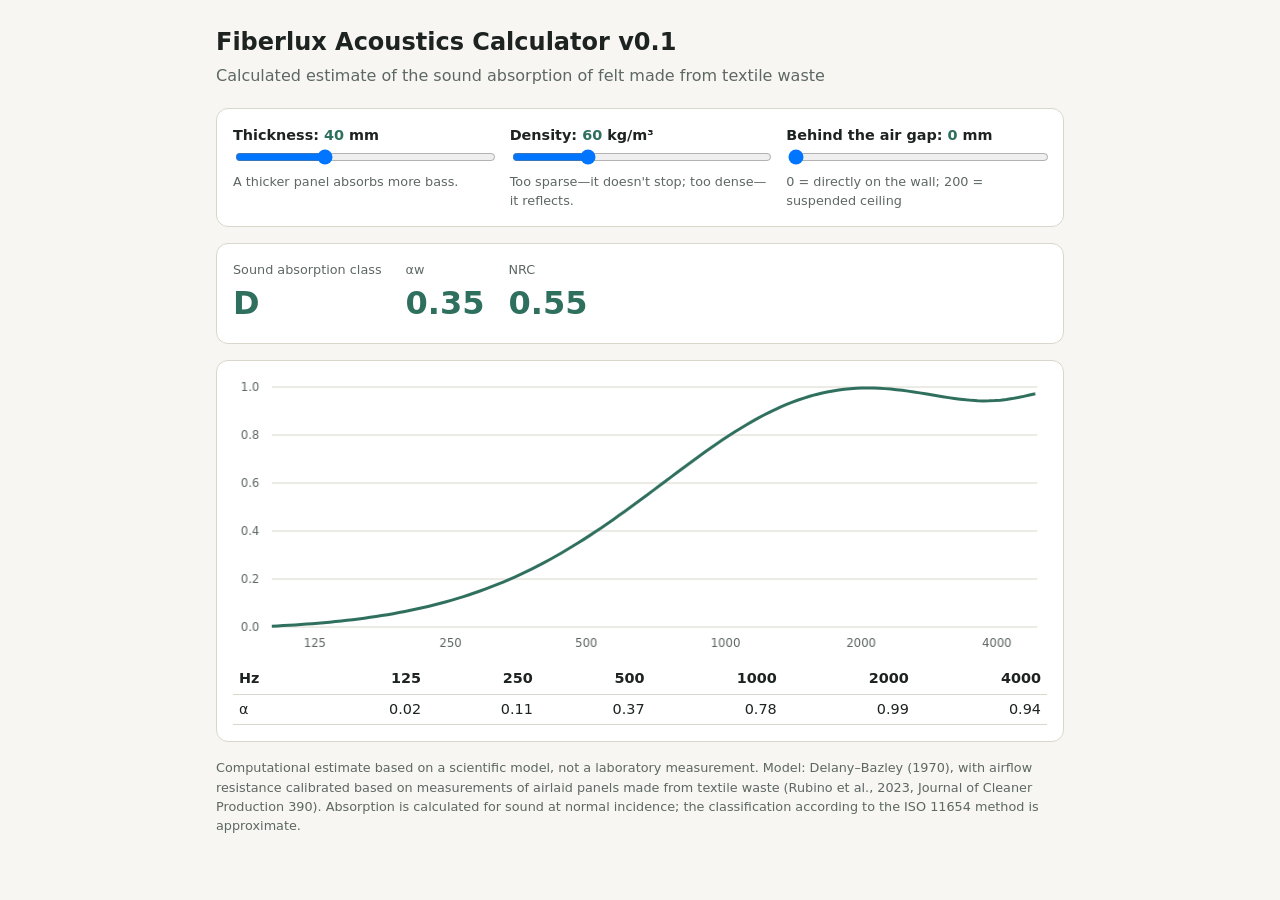
==== index.html @ 1fdeda53 "initial working version" ====
<!doctype html>
<html lang="et">
<head>
<meta charset="utf-8">
<meta name="viewport" content="width=device-width, initial-scale=1">
<title>Fiberlux Acoustics Calculator v0.1</title>
    <link rel="stylesheet" href="/styles/style.css">
</head>
<body>
<main>
  <h1>Fiberlux Acoustics Calculator v0.1</h1>
  <p class="sub">Calculated estimate of the sound absorption of felt made from textile waste</p>

  <div class="card grid">
    <div><label>Thickness: <span class="val" id="vt"></span> mm</label>
      <input id="t" type="range" min="10" max="100" step="5" value="40"><div class="hint">A thicker panel absorbs more bass.
    </div></div>
    <div><label>Density: <span class="val" id="vr"></span> kg/m³</label>
      <input id="r" type="range" min="25" max="150" step="5" value="60"><div class="hint">Too sparse—it doesn't stop; too dense—it reflects.
    </div></div>
    <div><label>Behind the air gap:
        <span class="val" id="vg"></span> mm</label>
      <input id="g" type="range" min="0" max="200" step="10" value="0"><div class="hint">0 = directly on the wall; 200 = suspended ceiling</div></div>
  </div>

  <div class="card res">
    <div><div class="hint">Sound absorption class</div><div class="big" id="cls"></div></div>
    <div><div class="hint">αw</div><div class="big" id="aw"></div></div>
    <div><div class="hint">NRC</div><div class="big" id="nrc"></div></div>
  </div>

  <div class="card"><canvas id="c" width="840" height="280"></canvas>
    <table id="tab"></table></div>

  <p class="note">Computational estimate based on a scientific model, not a laboratory measurement. Model: Delany–Bazley (1970), with airflow resistance calibrated based on measurements of airlaid panels made from textile waste (Rubino et al., 2023, Journal of Cleaner Production 390). Absorption is calculated for sound at normal incidence; the classification according to the ISO 11654 method is approximate.</p>
</main>
<script>
// --- complex numbers ---
const C=(re,im=0)=>({re,im});
const add=(a,b)=>C(a.re+b.re,a.im+b.im), mul=(a,b)=>C(a.re*b.re-a.im*b.im,a.re*b.im+a.im*b.re);
const div=(a,b)=>{const d=b.re*b.re+b.im*b.im;return C((a.re*b.re+a.im*b.im)/d,(a.im*b.re-a.re*b.im)/d)};
const tan=z=>{const a=2*z.re,b=2*z.im,d=Math.cos(a)+Math.cosh(b);return C(Math.sin(a)/d,Math.sinh(b)/d)};
const abs=z=>Math.hypot(z.re,z.im);
// --- physics ---
const RHO0=1.21, C0=343, Z0=RHO0*C0;
// airflow resistance [Pa·s/m²], calibrated: 68 kg/m³ -> 17 400; 134 kg/m³ -> 95 500 (Rubino 2023)
const sigma=rho=>17400*Math.pow(rho/68,2.51);
function alpha(f,tMM,rho,gMM){
  const X=RHO0*f/sigma(rho), k0=2*Math.PI*f/C0, j=C(0,1);
  const Zc=C(Z0*(1+0.0571*X**-0.754), -Z0*0.087*X**-0.732);
  const k =C(k0*(1+0.0978*X**-0.700), -k0*0.189*X**-0.595);
  const t=tan(mul(k,C(tMM/1000)));
  let Zs;
  if(gMM<=0) Zs=div(Zc,mul(j,t)); 
  // felt directly on a rigid wall
  else{ const Zb=div(C(Z0),mul(j,C(Math.tan(k0*gMM/1000)))); // air gap impedances
        Zs=mul(Zc,div(add(Zb,mul(j,mul(Zc,t))),add(Zc,mul(j,mul(Zb,t))))); }
  const R=div(add(Zs,C(-Z0)),add(Zs,C(Z0)));
  return Math.max(0,1-abs(R)**2);
}
// ISO 11654: αw and ciflass in octaves 250..4000 Hz
function rate(p){
  const ap=p.map(a=>Math.min(1,Math.round(a*20)/20)), ref=[0.8,1,1,1,0.9];
  let s=0; for(;s<=1;s+=0.05){const dev=ap.reduce((acc,a,i)=>acc+Math.max(0,ref[i]-s-a),0); if(dev<=0.1001)break;}
  const aw=Math.max(0,Math.round((1-s)*20)/20);
  const cls=aw>=0.9?'A':aw>=0.8?'B':aw>=0.6?'C':aw>=0.3?'D':aw>=0.15?'E':'–';
  const nrc=Math.round((ap[0]+ap[1]+ap[2]+ap[3])/4*20)/20;
  return {aw,cls,nrc};
}
// --- user interface ---
const $=id=>document.getElementById(id);
function draw(){
  const t=+$('t').value, r=+$('r').value, g=+$('g').value;
  $('vt').textContent=t; $('vr').textContent=r; $('vg').textContent=g;
  const oct=[125,250,500,1000,2000,4000], a=oct.map(f=>alpha(f,t,r,g));
  const res=rate(a.slice(1));
  $('cls').textContent=res.cls; $('aw').textContent=res.aw.toFixed(2); $('nrc').textContent=res.nrc.toFixed(2);
  $('tab').innerHTML='<tr><th>Hz</th>'+oct.map(f=>'<th>'+f+'</th>').join('')+'</tr><tr><td>α</td>'+a.map(x=>'<td>'+x.toFixed(2)+'</td>').join('')+'</tr>';
  // graph / chart
  const cv=$('c'), x=cv.getContext('2d'), W=cv.width, H=cv.height, L=40, B=30;
  const css=getComputedStyle(document.documentElement);
  x.clearRect(0,0,W,H); x.font='12px system-ui'; x.fillStyle=css.getPropertyValue('--muted'); x.strokeStyle=css.getPropertyValue('--line');
  for(let v=0;v<=1.0001;v+=0.2){const y=H-B-v*(H-B-10); x.beginPath(); x.moveTo(L,y); x.lineTo(W-10,y); x.stroke(); x.fillText(v.toFixed(1),8,y+4);}
  const fx=f=>L+(Math.log(f/100)/Math.log(5000/100))*(W-L-10);
  oct.forEach(f=>x.fillText(f,fx(f)-12,H-10));
  x.strokeStyle=css.getPropertyValue('--accent'); x.lineWidth=3; x.beginPath();
  for(let f=100;f<=5000;f*=1.03){const y=H-B-alpha(f,t,r,g)*(H-B-10); f===100?x.moveTo(fx(f),y):x.lineTo(fx(f),y);} x.stroke(); x.lineWidth=1;
}
['t','r','g'].forEach(id=>$(id).addEventListener('input',draw)); draw();
</script>
</body>
</html>
---- styles/style.css ----
:root{--bg:#f7f6f2;--card:#fff;--ink:#1d2321;--muted:#5d6763;--accent:#2f6f5e;--line:#d9d6cc}
  @media (prefers-color-scheme:dark){:root{--bg:#161a19;--card:#202625;--ink:#e9ece9;--muted:#9aa5a0;--accent:#6cc3a8;--line:#36403d}}
  *{box-sizing:border-box} body{margin:0;background:var(--bg);color:var(--ink);font:16px/1.5 system-ui,sans-serif}
  main{max-width:880px;margin:0 auto;padding:24px 16px}
  h1{font-size:1.5rem;margin:0 0 4px} p.sub{color:var(--muted);margin:0 0 20px}
  .card{background:var(--card);border:1px solid var(--line);border-radius:12px;padding:16px;margin-bottom:16px}
  .grid{display:grid;grid-template-columns:repeat(auto-fit,minmax(200px,1fr));gap:16px}
  label{display:block;font-weight:600;font-size:.9rem} input[type=range]{width:100%}
  .val{color:var(--accent);font-weight:700} .hint{color:var(--muted);font-size:.8rem}
  .res{display:flex;gap:24px;flex-wrap:wrap} .big{font-size:2rem;font-weight:700;color:var(--accent)}
  canvas{width:100%;height:280px} table{width:100%;border-collapse:collapse;font-size:.9rem}
  td,th{border-bottom:1px solid var(--line);padding:4px 6px;text-align:right} th:first-child,td:first-child{text-align:left}
  .note{font-size:.8rem;color:var(--muted)}
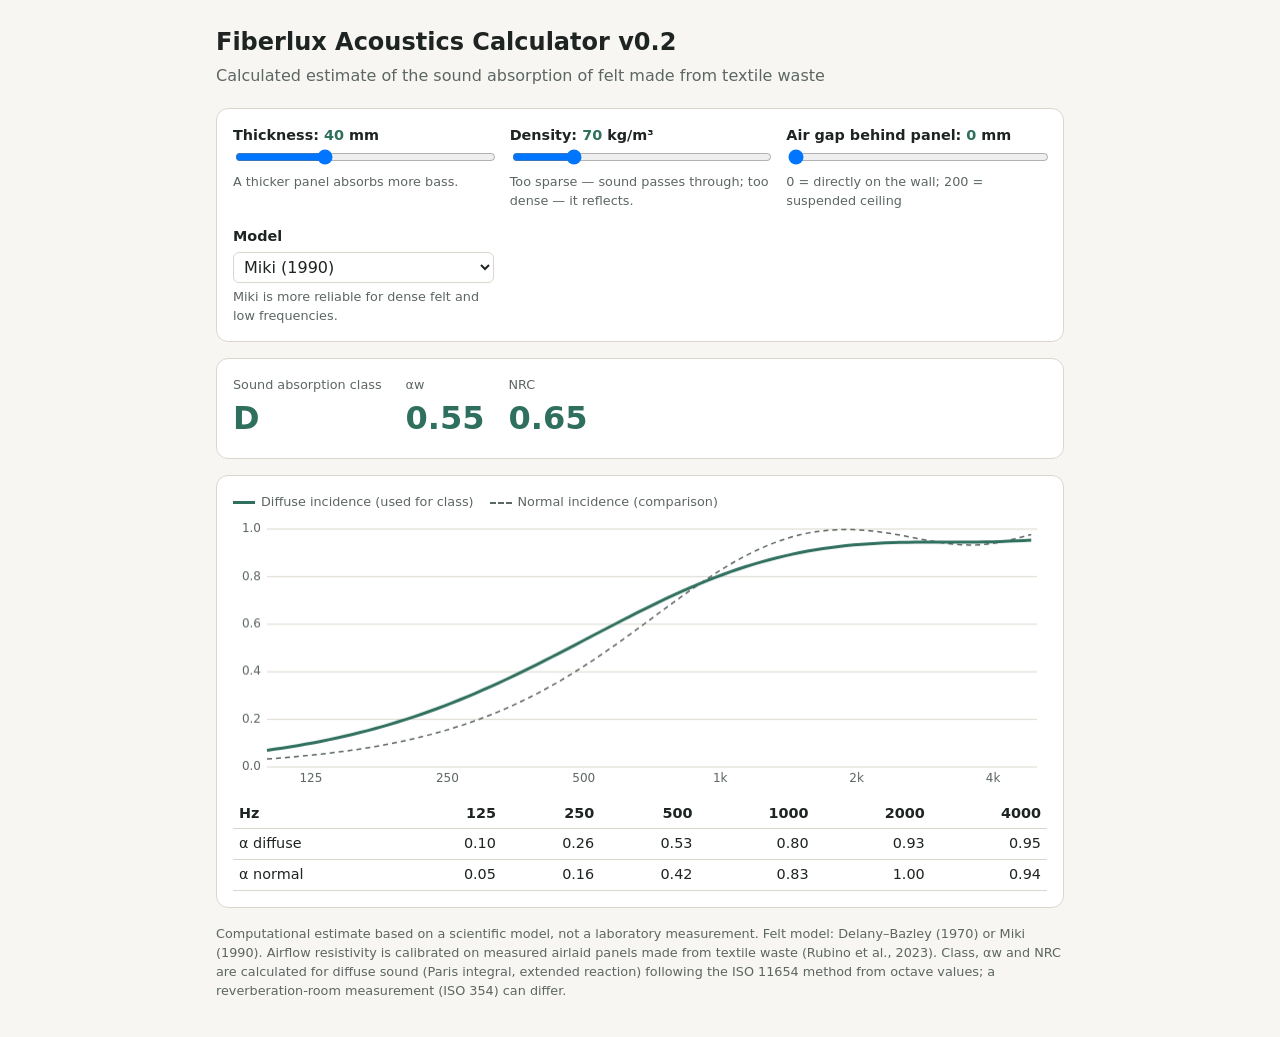
==== commit 6c048c75: "v0.2: diffuse-field rating, Miki model, validity warning, mobile layout, README" ====
--- a/index.html
+++ b/index.html
@@ -1,92 +1,77 @@
 <!doctype html>
-<html lang="et">
-<head>
-<meta charset="utf-8">
-<meta name="viewport" content="width=device-width, initial-scale=1">
-<title>Fiberlux Acoustics Calculator v0.1</title>
-    <link rel="stylesheet" href="/styles/style.css">
-</head>
-<body>
-<main>
-  <h1>Fiberlux Acoustics Calculator v0.1</h1>
-  <p class="sub">Calculated estimate of the sound absorption of felt made from textile waste</p>
+<html lang="en">
+  <head>
+    <meta charset="utf-8" />
+    <meta name="viewport" content="width=device-width, initial-scale=1" />
+    <title>Fiberlux Acoustics Calculator v0.2</title>
+    <link rel="stylesheet" href="style.css" />
+  </head>
+  <body>
+    <main>
+      <h1>Fiberlux Acoustics Calculator v0.2</h1>
+      <p class="sub">Calculated estimate of the sound absorption of felt made from textile waste</p>
 
-  <div class="card grid">
-    <div><label>Thickness: <span class="val" id="vt"></span> mm</label>
-      <input id="t" type="range" min="10" max="100" step="5" value="40"><div class="hint">A thicker panel absorbs more bass.
-    </div></div>
-    <div><label>Density: <span class="val" id="vr"></span> kg/m³</label>
-      <input id="r" type="range" min="25" max="150" step="5" value="60"><div class="hint">Too sparse—it doesn't stop; too dense—it reflects.
-    </div></div>
-    <div><label>Behind the air gap:
-        <span class="val" id="vg"></span> mm</label>
-      <input id="g" type="range" min="0" max="200" step="10" value="0"><div class="hint">0 = directly on the wall; 200 = suspended ceiling</div></div>
-  </div>
+      <div class="card grid">
+        <div>
+          <label for="t">Thickness: <span class="val" id="vt"></span> mm</label>
+          <input id="t" type="range" min="10" max="100" step="5" value="40" />
+          <div class="hint">A thicker panel absorbs more bass.</div>
+        </div>
+        <div>
+          <label for="r">Density: <span class="val" id="vr"></span> kg/m³</label>
+          <input id="r" type="range" min="50" max="140" step="5" value="70" />
+          <div class="hint">Too sparse — sound passes through; too dense — it reflects.</div>
+        </div>
+        <div>
+          <label for="g">Air gap behind panel: <span class="val" id="vg"></span> mm</label>
+          <input id="g" type="range" min="0" max="200" step="10" value="0" />
+          <div class="hint">0 = directly on the wall; 200 = suspended ceiling</div>
+        </div>
+        <div>
+          <label for="m">Model</label>
+          <select id="m">
+            <option value="miki" selected>Miki (1990)</option>
+            <option value="db">Delany–Bazley (1970)</option>
+          </select>
+          <div class="hint">Miki is more reliable for dense felt and low frequencies.</div>
+        </div>
+      </div>
 
-  <div class="card res">
-    <div><div class="hint">Sound absorption class</div><div class="big" id="cls"></div></div>
-    <div><div class="hint">αw</div><div class="big" id="aw"></div></div>
-    <div><div class="hint">NRC</div><div class="big" id="nrc"></div></div>
-  </div>
+      <div id="warn" class="warn" role="status" hidden></div>
 
-  <div class="card"><canvas id="c" width="840" height="280"></canvas>
-    <table id="tab"></table></div>
+      <div class="card res">
+        <div>
+          <div class="hint">Sound absorption class</div>
+          <div class="big" id="cls"></div>
+        </div>
+        <div>
+          <div class="hint">αw</div>
+          <div class="big" id="aw"></div>
+        </div>
+        <div>
+          <div class="hint">NRC</div>
+          <div class="big" id="nrc"></div>
+        </div>
+      </div>
 
-  <p class="note">Computational estimate based on a scientific model, not a laboratory measurement. Model: Delany–Bazley (1970), with airflow resistance calibrated based on measurements of airlaid panels made from textile waste (Rubino et al., 2023, Journal of Cleaner Production 390). Absorption is calculated for sound at normal incidence; the classification according to the ISO 11654 method is approximate.</p>
-</main>
-<script>
-// --- complex numbers ---
-const C=(re,im=0)=>({re,im});
-const add=(a,b)=>C(a.re+b.re,a.im+b.im), mul=(a,b)=>C(a.re*b.re-a.im*b.im,a.re*b.im+a.im*b.re);
-const div=(a,b)=>{const d=b.re*b.re+b.im*b.im;return C((a.re*b.re+a.im*b.im)/d,(a.im*b.re-a.re*b.im)/d)};
-const tan=z=>{const a=2*z.re,b=2*z.im,d=Math.cos(a)+Math.cosh(b);return C(Math.sin(a)/d,Math.sinh(b)/d)};
-const abs=z=>Math.hypot(z.re,z.im);
-// --- physics ---
-const RHO0=1.21, C0=343, Z0=RHO0*C0;
-// airflow resistance [Pa·s/m²], calibrated: 68 kg/m³ -> 17 400; 134 kg/m³ -> 95 500 (Rubino 2023)
-const sigma=rho=>17400*Math.pow(rho/68,2.51);
-function alpha(f,tMM,rho,gMM){
-  const X=RHO0*f/sigma(rho), k0=2*Math.PI*f/C0, j=C(0,1);
-  const Zc=C(Z0*(1+0.0571*X**-0.754), -Z0*0.087*X**-0.732);
-  const k =C(k0*(1+0.0978*X**-0.700), -k0*0.189*X**-0.595);
-  const t=tan(mul(k,C(tMM/1000)));
-  let Zs;
-  if(gMM<=0) Zs=div(Zc,mul(j,t)); 
-  // felt directly on a rigid wall
-  else{ const Zb=div(C(Z0),mul(j,C(Math.tan(k0*gMM/1000)))); // air gap impedances
-        Zs=mul(Zc,div(add(Zb,mul(j,mul(Zc,t))),add(Zc,mul(j,mul(Zb,t))))); }
-  const R=div(add(Zs,C(-Z0)),add(Zs,C(Z0)));
-  return Math.max(0,1-abs(R)**2);
-}
-// ISO 11654: αw and ciflass in octaves 250..4000 Hz
-function rate(p){
-  const ap=p.map(a=>Math.min(1,Math.round(a*20)/20)), ref=[0.8,1,1,1,0.9];
-  let s=0; for(;s<=1;s+=0.05){const dev=ap.reduce((acc,a,i)=>acc+Math.max(0,ref[i]-s-a),0); if(dev<=0.1001)break;}
-  const aw=Math.max(0,Math.round((1-s)*20)/20);
-  const cls=aw>=0.9?'A':aw>=0.8?'B':aw>=0.6?'C':aw>=0.3?'D':aw>=0.15?'E':'–';
-  const nrc=Math.round((ap[0]+ap[1]+ap[2]+ap[3])/4*20)/20;
-  return {aw,cls,nrc};
-}
-// --- user interface ---
-const $=id=>document.getElementById(id);
-function draw(){
-  const t=+$('t').value, r=+$('r').value, g=+$('g').value;
-  $('vt').textContent=t; $('vr').textContent=r; $('vg').textContent=g;
-  const oct=[125,250,500,1000,2000,4000], a=oct.map(f=>alpha(f,t,r,g));
-  const res=rate(a.slice(1));
-  $('cls').textContent=res.cls; $('aw').textContent=res.aw.toFixed(2); $('nrc').textContent=res.nrc.toFixed(2);
-  $('tab').innerHTML='<tr><th>Hz</th>'+oct.map(f=>'<th>'+f+'</th>').join('')+'</tr><tr><td>α</td>'+a.map(x=>'<td>'+x.toFixed(2)+'</td>').join('')+'</tr>';
-  // graph / chart
-  const cv=$('c'), x=cv.getContext('2d'), W=cv.width, H=cv.height, L=40, B=30;
-  const css=getComputedStyle(document.documentElement);
-  x.clearRect(0,0,W,H); x.font='12px system-ui'; x.fillStyle=css.getPropertyValue('--muted'); x.strokeStyle=css.getPropertyValue('--line');
-  for(let v=0;v<=1.0001;v+=0.2){const y=H-B-v*(H-B-10); x.beginPath(); x.moveTo(L,y); x.lineTo(W-10,y); x.stroke(); x.fillText(v.toFixed(1),8,y+4);}
-  const fx=f=>L+(Math.log(f/100)/Math.log(5000/100))*(W-L-10);
-  oct.forEach(f=>x.fillText(f,fx(f)-12,H-10));
-  x.strokeStyle=css.getPropertyValue('--accent'); x.lineWidth=3; x.beginPath();
-  for(let f=100;f<=5000;f*=1.03){const y=H-B-alpha(f,t,r,g)*(H-B-10); f===100?x.moveTo(fx(f),y):x.lineTo(fx(f),y);} x.stroke(); x.lineWidth=1;
-}
-['t','r','g'].forEach(id=>$(id).addEventListener('input',draw)); draw();
-</script>
-</body>
-</html>
+      <div class="card">
+        <div class="legend">
+          <span><i class="sw solid"></i>Diffuse incidence (used for class)</span>
+          <span><i class="sw dash"></i>Normal incidence (comparison)</span>
+        </div>
+        <canvas id="c" aria-label="Sound absorption coefficient versus frequency"></canvas>
+        <div class="tablewrap"><table id="tab"></table></div>
+      </div>
+
+      <p class="note">
+        Computational estimate based on a scientific model, not a laboratory measurement. Felt
+        model: Delany–Bazley (1970) or Miki (1990). Airflow resistivity is calibrated on measured
+        airlaid panels made from textile waste (Rubino et al., 2023). Class, αw and NRC are
+        calculated for diffuse sound (Paris integral, extended reaction) following the ISO 11654
+        method from octave values; a reverberation-room measurement (ISO 354) can differ.
+      </p>
+    </main>
+    <script src="index.js"></script>
+    <script src="chart.js"></script>
+  </body>
+</html>
--- a/style.css
+++ b/style.css
@@ -0,0 +1,201 @@
+/* Colours: OKLCH (perceptually uniform), with HEX fallback for older browsers.
+   HEX values are also the ones to use in the brand book, Canva and print. */
+:root {
+  --bg: #f7f6f2;
+  --card: #ffffff;
+  --ink: #1e2422;
+  --muted: #5c6662;
+  --accent: #2f6f5e;
+  --line: #dad7cd;
+  --warn-bg: #fff4d6;
+  --warn-ink: #6b4f00;
+}
+@media (prefers-color-scheme: dark) {
+  :root {
+    --bg: #151918;
+    --card: #202726;
+    --ink: #e9ece9;
+    --muted: #9ba6a1;
+    --accent: #6bc2a7;
+    --line: #363f3d;
+    --warn-bg: #3a3218;
+    --warn-ink: #f2da8c;
+  }
+}
+@supports (color: oklch(0% 0 0)) {
+  :root {
+    --bg: oklch(97.4% 0.005 95);
+    --card: oklch(100% 0 0);
+    --ink: oklch(25.4% 0.009 173);
+    --muted: oklch(50% 0.013 170);
+    --accent: oklch(49.6% 0.072 173);
+    --line: oklch(87.9% 0.014 93);
+    --warn-bg: oklch(96.8% 0.041 90);
+    --warn-ink: oklch(44.4% 0.091 84);
+  }
+  @media (prefers-color-scheme: dark) {
+    :root {
+      --bg: oklch(20.8% 0.006 179);
+      --card: oklch(26.6% 0.009 185);
+      --ink: oklch(94% 0.005 146);
+      --muted: oklch(71.6% 0.015 167);
+      --accent: oklch(75.2% 0.095 171);
+      --line: oklch(35.9% 0.013 176);
+      --warn-bg: oklch(31.8% 0.042 93);
+      --warn-ink: oklch(89.2% 0.101 93);
+    }
+  }
+}
+* {
+  box-sizing: border-box;
+}
+body {
+  margin: 0;
+  background: var(--bg);
+  color: var(--ink);
+  font:
+    16px/1.5 system-ui,
+    sans-serif;
+}
+main {
+  max-width: 880px;
+  margin: 0 auto;
+  padding: 24px 16px;
+}
+h1 {
+  font-size: 1.5rem;
+  margin: 0 0 4px;
+}
+p.sub {
+  color: var(--muted);
+  margin: 0 0 20px;
+}
+.card {
+  background: var(--card);
+  border: 1px solid var(--line);
+  border-radius: 12px;
+  padding: 16px;
+  margin-bottom: 16px;
+}
+.grid {
+  display: grid;
+  grid-template-columns: repeat(auto-fit, minmax(200px, 1fr));
+  gap: 16px;
+}
+label {
+  display: block;
+  font-weight: 600;
+  font-size: 0.9rem;
+}
+input[type="range"],
+select {
+  width: 100%;
+}
+select {
+  font: inherit;
+  padding: 4px 6px;
+  margin: 4px 0;
+  background: var(--card);
+  color: var(--ink);
+  border: 1px solid var(--line);
+  border-radius: 6px;
+}
+.val {
+  color: var(--accent);
+  font-weight: 700;
+}
+.hint {
+  color: var(--muted);
+  font-size: 0.8rem;
+}
+.warn {
+  background: var(--warn-bg);
+  color: var(--warn-ink);
+  border-radius: 8px;
+  padding: 10px 14px;
+  margin-bottom: 16px;
+  font-size: 0.9rem;
+}
+.res {
+  display: flex;
+  gap: 24px;
+  flex-wrap: wrap;
+}
+.big {
+  font-size: 2rem;
+  font-weight: 700;
+  color: var(--accent);
+}
+.legend {
+  display: flex;
+  flex-wrap: wrap;
+  gap: 4px 16px;
+  font-size: 0.8rem;
+  color: var(--muted);
+  margin-bottom: 8px;
+}
+.sw {
+  display: inline-block;
+  width: 22px;
+  margin-right: 6px;
+  vertical-align: middle;
+}
+.sw.solid {
+  border-top: 3px solid var(--accent);
+}
+.sw.dash {
+  border-top: 2px dashed var(--muted);
+}
+canvas {
+  display: block;
+  width: 100%;
+  aspect-ratio: 3 / 1;
+}
+.tablewrap {
+  overflow-x: auto;
+  margin-top: 8px;
+}
+table {
+  width: 100%;
+  border-collapse: collapse;
+  font-size: 0.9rem;
+}
+td,
+th {
+  border-bottom: 1px solid var(--line);
+  padding: 4px 6px;
+  text-align: right;
+  white-space: nowrap;
+}
+th:first-child,
+td:first-child {
+  text-align: left;
+}
+.note {
+  font-size: 0.8rem;
+  color: var(--muted);
+}
+@media (max-width: 480px) {
+  canvas {
+    aspect-ratio: 4 / 3;
+  }
+  .big {
+    font-size: 1.6rem;
+  }
+  table {
+    font-size: 0.8rem;
+  }
+}
+
+input[type="range"] {
+  cursor: pointer;
+  touch-action: none;
+}
+main {
+  -webkit-user-select: none;
+  user-select: none;
+}
+.note,
+table {
+  user-select: text;
+}
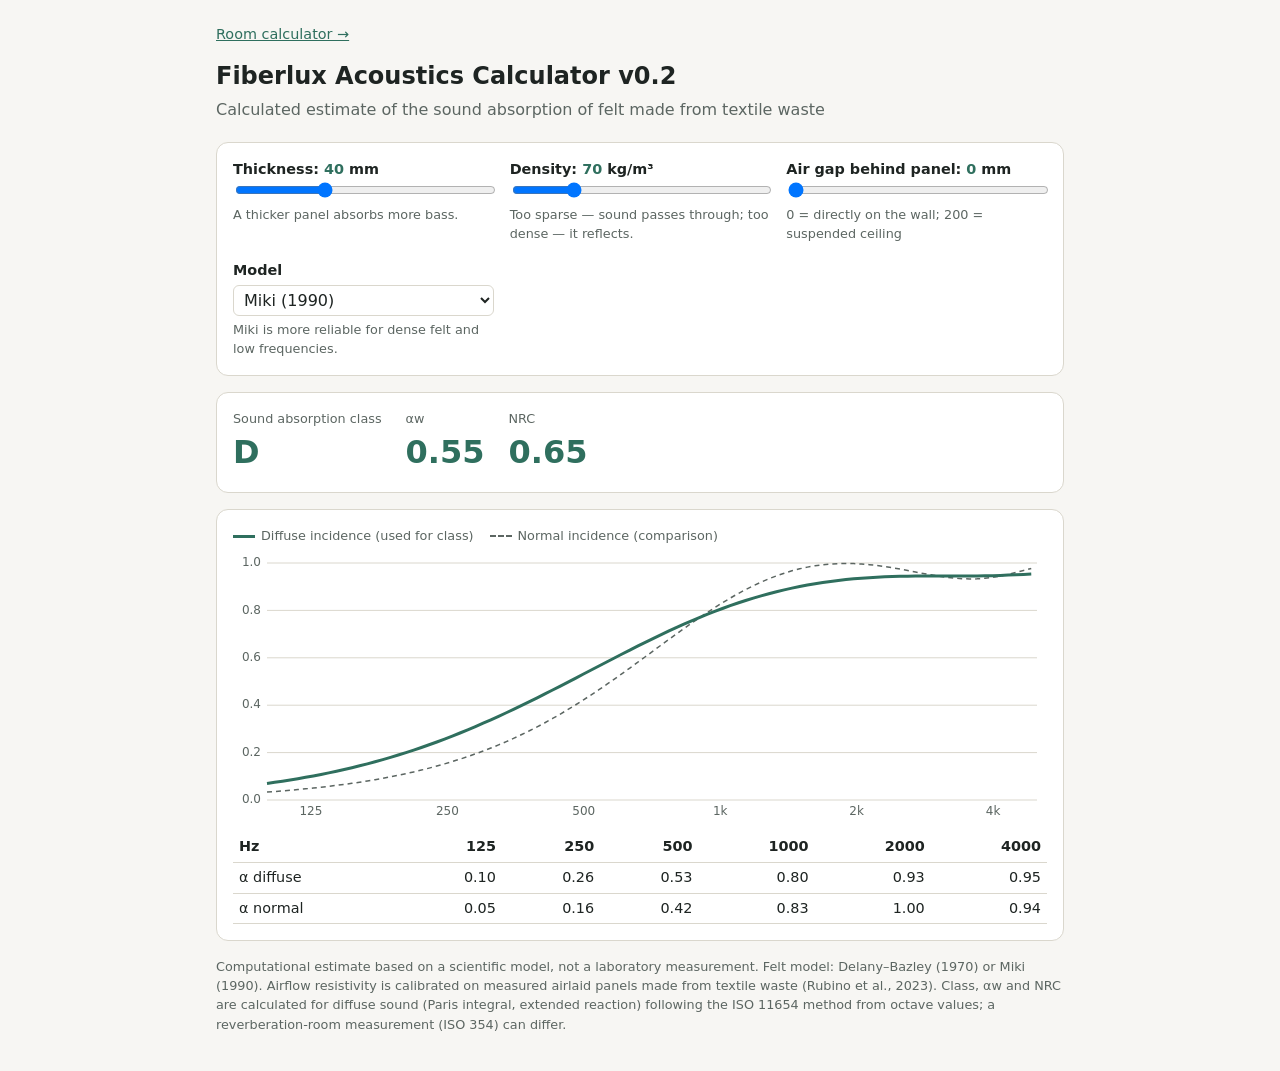
==== commit 71448822: "v0.3: room calculator, split CSS/JS into styles/ and scripts/" ====
--- a/index.html
+++ b/index.html
@@ -4,10 +4,14 @@
     <meta charset="utf-8" />
     <meta name="viewport" content="width=device-width, initial-scale=1" />
     <title>Fiberlux Acoustics Calculator v0.2</title>
-    <link rel="stylesheet" href="style.css" />
+    <link rel="stylesheet" href="styles/global.css" />
+    <link rel="stylesheet" href="styles/index.css" />
   </head>
   <body>
     <main>
+      <nav class="top" style="font-size: 0.9rem; margin-bottom: 12px">
+        <a href="room.html">Room calculator →</a>
+      </nav>
       <h1>Fiberlux Acoustics Calculator v0.2</h1>
       <p class="sub">Calculated estimate of the sound absorption of felt made from textile waste</p>
 
@@ -71,7 +75,7 @@
         method from octave values; a reverberation-room measurement (ISO 354) can differ.
       </p>
     </main>
-    <script src="index.js"></script>
-    <script src="chart.js"></script>
+    <script src="scripts/common.js"></script>
+    <script src="scripts/index.js"></script>
   </body>
 </html>
--- a/styles/global.css
+++ b/styles/global.css
@@ -0,0 +1,189 @@
+/* ===== global.css — shared by index.html and room.html ===== */
+
+/* Colours: OKLCH (perceptually uniform), with HEX fallback for older browsers.
+   HEX values are also the ones to use in the brand book, Canva and print. */
+:root {
+  --bg: #f7f6f2;
+  --card: #ffffff;
+  --ink: #1e2422;
+  --muted: #5c6662;
+  --accent: #2f6f5e;
+  --line: #dad7cd;
+  --warn-bg: #fff4d6;
+  --warn-ink: #6b4f00;
+}
+@media (prefers-color-scheme: dark) {
+  :root {
+    --bg: #151918;
+    --card: #202726;
+    --ink: #e9ece9;
+    --muted: #9ba6a1;
+    --accent: #6bc2a7;
+    --line: #363f3d;
+    --warn-bg: #3a3218;
+    --warn-ink: #f2da8c;
+  }
+}
+@supports (color: oklch(0% 0 0)) {
+  :root {
+    --bg: oklch(97.4% 0.005 95);
+    --card: oklch(100% 0 0);
+    --ink: oklch(25.4% 0.009 173);
+    --muted: oklch(50% 0.013 170);
+    --accent: oklch(49.6% 0.072 173);
+    --line: oklch(87.9% 0.014 93);
+    --warn-bg: oklch(96.8% 0.041 90);
+    --warn-ink: oklch(44.4% 0.091 84);
+  }
+  @media (prefers-color-scheme: dark) {
+    :root {
+      --bg: oklch(20.8% 0.006 179);
+      --card: oklch(26.6% 0.009 185);
+      --ink: oklch(94% 0.005 146);
+      --muted: oklch(71.6% 0.015 167);
+      --accent: oklch(75.2% 0.095 171);
+      --line: oklch(35.9% 0.013 176);
+      --warn-bg: oklch(31.8% 0.042 93);
+      --warn-ink: oklch(89.2% 0.101 93);
+    }
+  }
+}
+* {
+  box-sizing: border-box;
+}
+body {
+  margin: 0;
+  background: var(--bg);
+  color: var(--ink);
+  font:
+    16px/1.5 system-ui,
+    sans-serif;
+}
+main {
+  max-width: 880px;
+  margin: 0 auto;
+  padding: 24px 16px;
+}
+h1 {
+  font-size: 1.5rem;
+  margin: 0 0 4px;
+}
+p.sub {
+  color: var(--muted);
+  margin: 0 0 20px;
+}
+.card {
+  background: var(--card);
+  border: 1px solid var(--line);
+  border-radius: 12px;
+  padding: 16px;
+  margin-bottom: 16px;
+}
+.grid {
+  display: grid;
+  grid-template-columns: repeat(auto-fit, minmax(200px, 1fr));
+  gap: 16px;
+}
+label {
+  display: block;
+  font-weight: 600;
+  font-size: 0.9rem;
+}
+input[type="range"],
+select {
+  width: 100%;
+}
+select {
+  font: inherit;
+  padding: 4px 6px;
+  margin: 4px 0;
+  background: var(--card);
+  color: var(--ink);
+  border: 1px solid var(--line);
+  border-radius: 6px;
+}
+.val {
+  color: var(--accent);
+  font-weight: 700;
+}
+.hint {
+  color: var(--muted);
+  font-size: 0.8rem;
+}
+.res {
+  display: flex;
+  gap: 24px;
+  flex-wrap: wrap;
+}
+.big {
+  font-size: 2rem;
+  font-weight: 700;
+  color: var(--accent);
+}
+.legend {
+  display: flex;
+  flex-wrap: wrap;
+  gap: 4px 16px;
+  font-size: 0.8rem;
+  color: var(--muted);
+  margin-bottom: 8px;
+}
+canvas {
+  display: block;
+  width: 100%;
+  aspect-ratio: 3 / 1;
+}
+.tablewrap {
+  overflow-x: auto;
+  margin-top: 8px;
+}
+table {
+  width: 100%;
+  border-collapse: collapse;
+  font-size: 0.9rem;
+}
+td,
+th {
+  border-bottom: 1px solid var(--line);
+  padding: 4px 6px;
+  text-align: right;
+  white-space: nowrap;
+}
+th:first-child,
+td:first-child {
+  text-align: left;
+}
+.note {
+  font-size: 0.8rem;
+  color: var(--muted);
+}
+@media (max-width: 480px) {
+  canvas {
+    aspect-ratio: 4 / 3;
+  }
+  .big {
+    font-size: 1.6rem;
+  }
+  table {
+    font-size: 0.8rem;
+  }
+}
+
+/* navigation between calculators */
+nav.top {
+  font-size: 0.9rem;
+  margin-bottom: 12px;
+}
+nav.top a {
+  color: var(--accent);
+}
+.sw {
+  display: inline-block;
+  width: 22px;
+  margin-right: 6px;
+  vertical-align: middle;
+}
+input[type="range"] {
+  cursor: pointer;
+  touch-action: none;
+}
--- a/styles/index.css
+++ b/styles/index.css
@@ -0,0 +1,16 @@
+/* ===== index.css — material calculator ===== */
+
+.warn {
+  background: var(--warn-bg);
+  color: var(--warn-ink);
+  border-radius: 8px;
+  padding: 10px 14px;
+  margin-bottom: 16px;
+  font-size: 0.9rem;
+}
+.sw.solid {
+  border-top: 3px solid var(--accent);
+}
+.sw.dash {
+  border-top: 2px dashed var(--muted);
+}
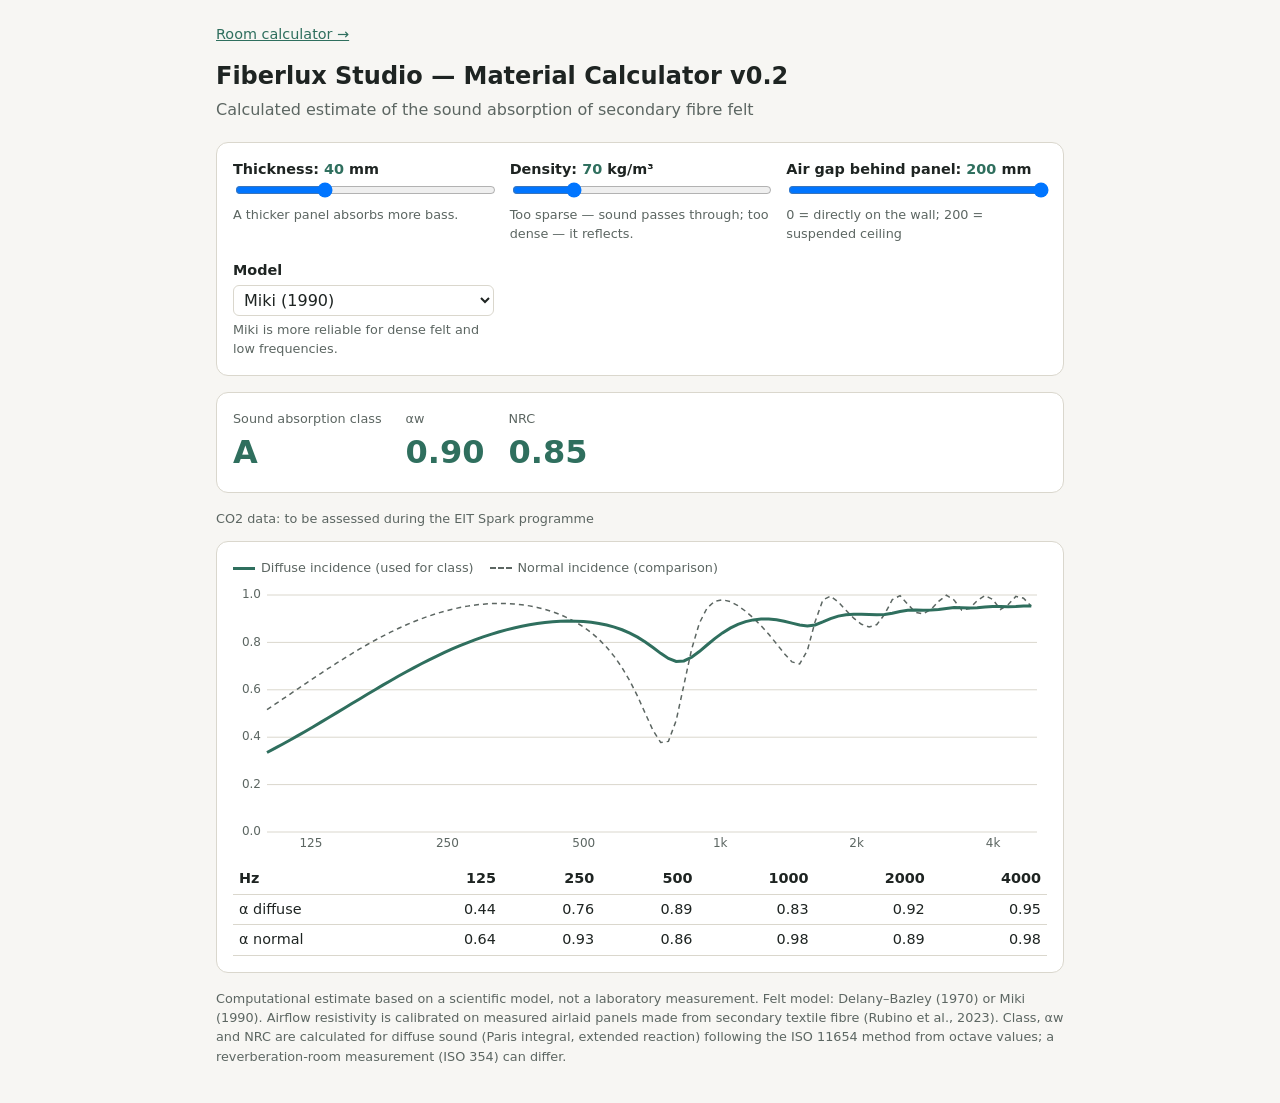
==== commit 9ff3a987: "Removed .DS_Store again" ====
--- a/index.html
+++ b/index.html
@@ -3,7 +3,7 @@
   <head>
     <meta charset="utf-8" />
     <meta name="viewport" content="width=device-width, initial-scale=1" />
-    <title>Fiberlux Acoustics Calculator v0.2</title>
+    <title>Fiberlux Studio — Material Calculator v0.2</title>
     <link rel="stylesheet" href="styles/global.css" />
     <link rel="stylesheet" href="styles/index.css" />
   </head>
@@ -12,8 +12,8 @@
       <nav class="top" style="font-size: 0.9rem; margin-bottom: 12px">
         <a href="room.html">Room calculator →</a>
       </nav>
-      <h1>Fiberlux Acoustics Calculator v0.2</h1>
-      <p class="sub">Calculated estimate of the sound absorption of felt made from textile waste</p>
+      <h1>Fiberlux Studio — Material Calculator v0.2</h1>
+      <p class="sub">Calculated estimate of the sound absorption of secondary fibre felt</p>
 
       <div class="card grid">
         <div>
@@ -28,7 +28,7 @@
         </div>
         <div>
           <label for="g">Air gap behind panel: <span class="val" id="vg"></span> mm</label>
-          <input id="g" type="range" min="0" max="200" step="10" value="0" />
+          <input id="g" type="range" min="0" max="200" step="10" value="200" />
           <div class="hint">0 = directly on the wall; 200 = suspended ceiling</div>
         </div>
         <div>
@@ -57,6 +57,7 @@
           <div class="big" id="nrc"></div>
         </div>
       </div>
+      <p class="hint">CO2 data: to be assessed during the EIT Spark programme</p>
 
       <div class="card">
         <div class="legend">
@@ -70,7 +71,7 @@
       <p class="note">
         Computational estimate based on a scientific model, not a laboratory measurement. Felt
         model: Delany–Bazley (1970) or Miki (1990). Airflow resistivity is calibrated on measured
-        airlaid panels made from textile waste (Rubino et al., 2023). Class, αw and NRC are
+        airlaid panels made from secondary textile fibre (Rubino et al., 2023). Class, αw and NRC are
         calculated for diffuse sound (Paris integral, extended reaction) following the ISO 11654
         method from octave values; a reverberation-room measurement (ISO 354) can differ.
       </p>
